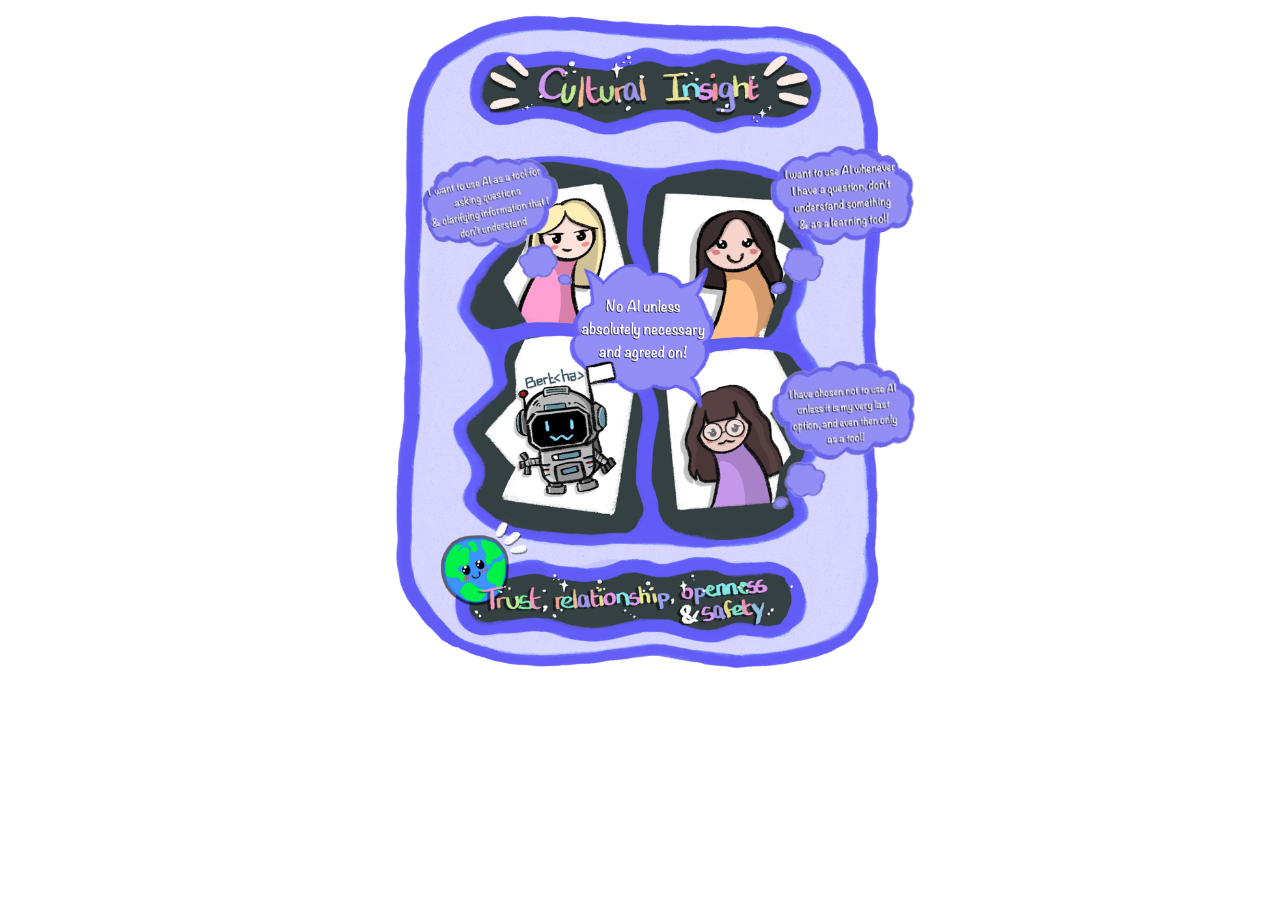
==== 2/index.html @ fb727473 "img corrections and adding two artifacts" ====
<!DOCTYPE html>
<html lang="en">
<head>
    <meta charset="UTF-8">
    <meta name="viewport" content="width=device-width, initial-scale=1.0">
    <title>Team Kebab the 2nd artefact</title>
    <link rel="stylesheet" href="style.css">
</head>
<body>
    <div class="main-part">
        <img src="img/main.png" alt="" class="main-image">

        <img src="img/russia.png" alt="" class="bubble russia" >
        <img src="img/iran.png" alt="" class="bubble iran">
        <img src="img/netherlands.png" alt="" class="bubble netherlands">
    </div>

</body>
</html>
---- 2/style.css ----
.main-part{
    display: flex;
    justify-content: center;
    align-items: center;

}
.main-part img{
    width: 100%;
    max-width: 500px;
    height: auto;

}
.bubble{
    position: absolute;
    
    transition: 0.5s;
}
.russia{
    left: 33%;
    top: 16%;
}
.iran{
    left: 60%;
    top: 16%;
}
.netherlands{
    left: 60%;
    top: 40%;
}
.main-part .bubble{
    width: 100%;
    max-width: 150px;
    height: auto;

}
.bubble:hover{
    transform: scale(1.5);
}
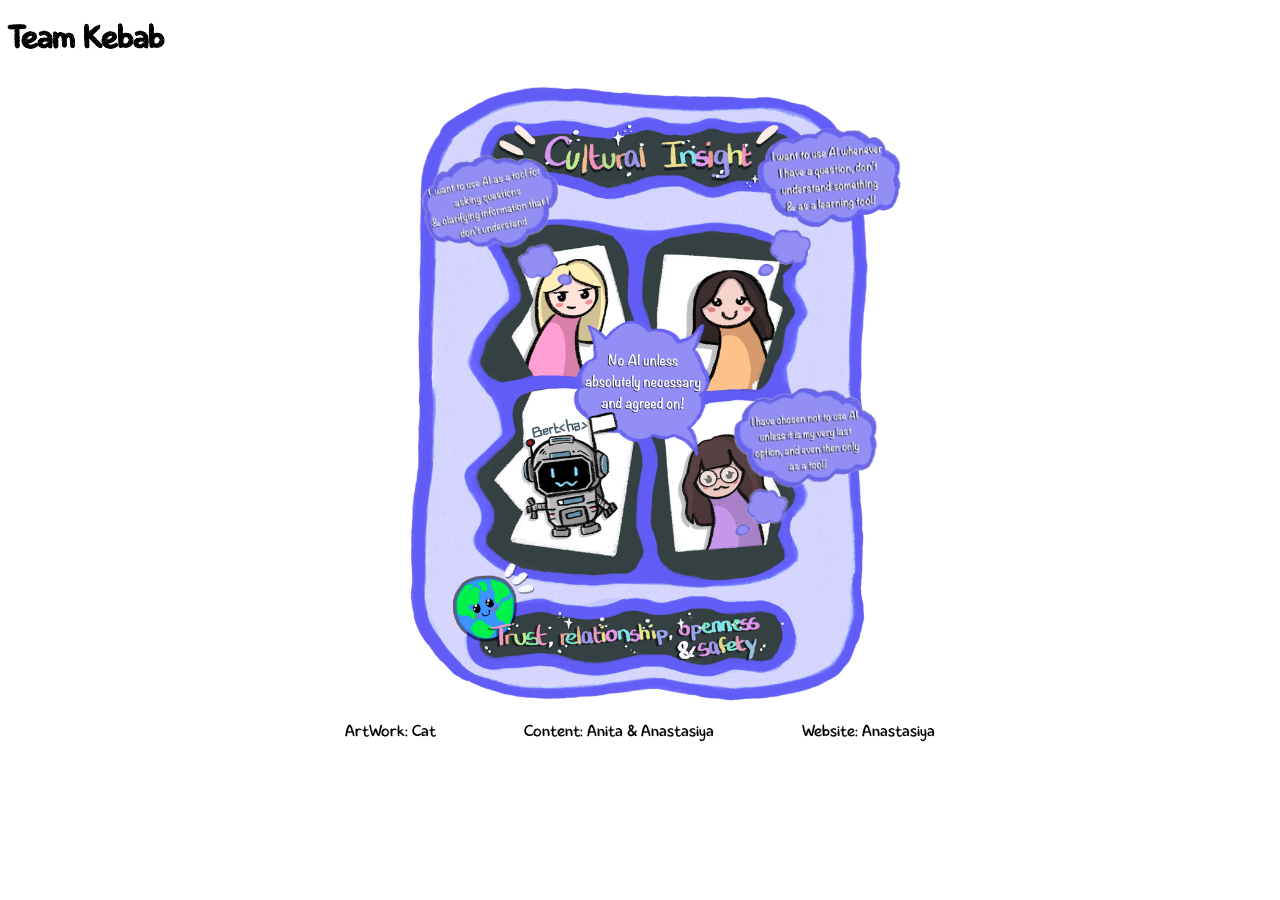
==== commit d7a2c31b: "adding footer and fonts in 2 artifacts" ====
--- a/2/index.html
+++ b/2/index.html
@@ -7,6 +7,7 @@
     <link rel="stylesheet" href="style.css">
 </head>
 <body>
+    <h1>Team Kebab</h1>
     <div class="main-part">
         <img src="img/main.png" alt="" class="main-image">
 
@@ -15,5 +16,11 @@
         <img src="img/netherlands.png" alt="" class="bubble netherlands">
     </div>
 
+    <footer>
+        <p>ArtWork: Cat</p>
+        <p>Content: Anita & Anastasiya</p>
+        <p>Website: Anastasiya</p>
+    </footer>
+
 </body>
 </html>
--- a/2/style.css
+++ b/2/style.css
@@ -6,9 +6,16 @@
 }
 .main-part img{
     width: 100%;
-    max-width: 500px;
+    max-width: 470px;
     height: auto;
 
+}
+@font-face {
+    font-family: 'myFont';
+    src: url('fonts/font.ttf');
+}
+p, h1{
+    font-family: 'myFont', sans-serif;
 }
 .bubble{
     position: absolute;
@@ -20,12 +27,12 @@
     top: 16%;
 }
 .iran{
-    left: 60%;
-    top: 16%;
+    left: 59%;
+    top: 14%;
 }
 .netherlands{
-    left: 60%;
-    top: 40%;
+    left: 57%;
+    top: 43%;
 }
 .main-part .bubble{
     width: 100%;
@@ -37,3 +44,8 @@
     transform: scale(1.5);
 }
 
+footer{
+    display: flex;
+    justify-content: center;
+    gap: 7%;
+}
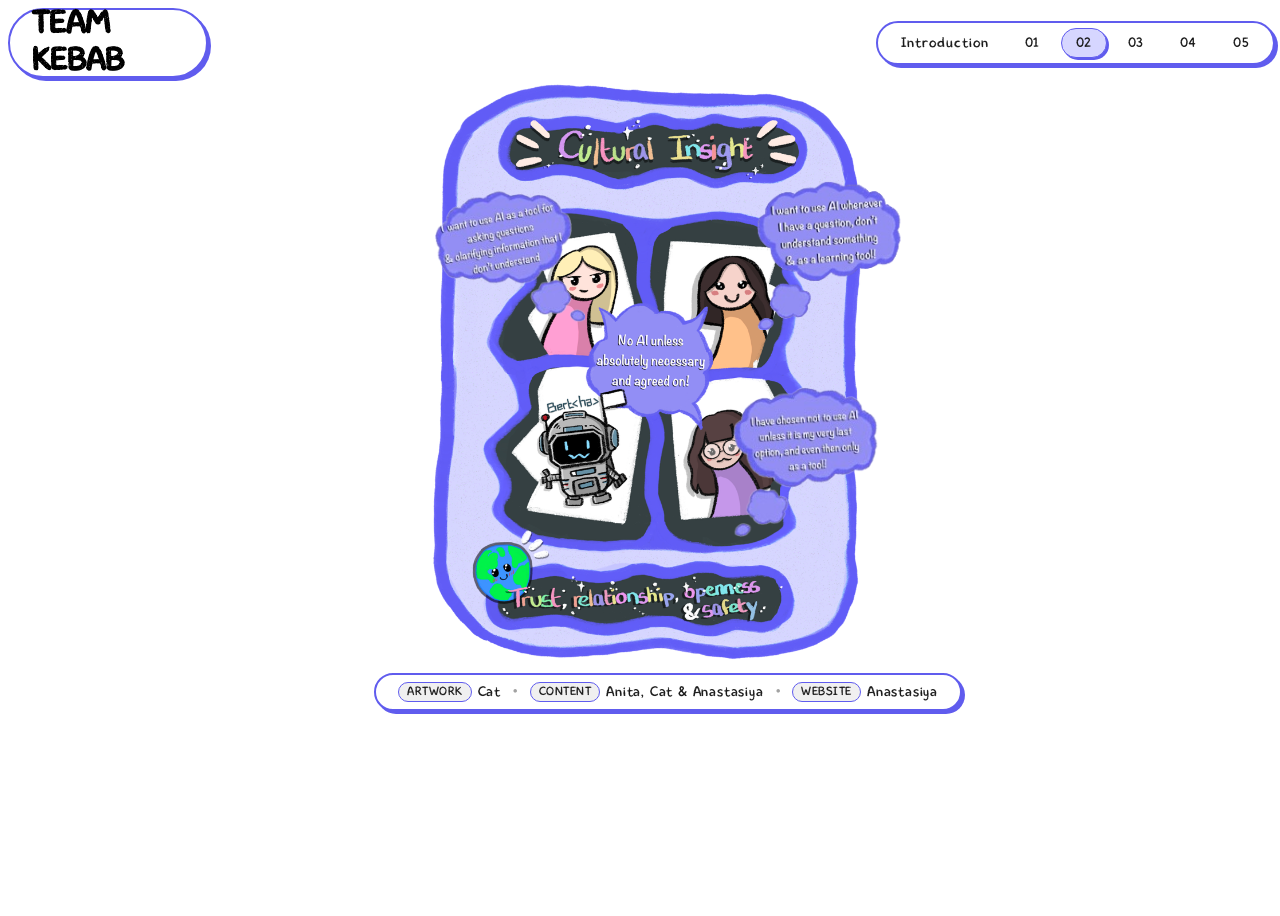
==== commit b848a93b: "added introduction header and improve footer" ====
--- a/2/index.html
+++ b/2/index.html
@@ -7,7 +7,20 @@
     <link rel="stylesheet" href="style.css">
 </head>
 <body>
-    <h1>Team Kebab</h1>
+    <header class="site-header">
+        <div class="title-badge">
+            <h1 class="group-title">TEAM KEBAB</h1>
+        </div>
+
+        <nav class="artifacts-dock" aria-label="Artifacts Navigation">
+            <a href="../Introduction/index.html" class="dock-link">Introduction</a>
+            <a href="index.html" class="dock-link">01</a>
+            <a href="https://nastts.github.io/SynergyArtefacts/2/index.html" class="dock-link active">02</a>
+            <a href="../Artifact 3/index.html" class="dock-link">03</a>
+            <a href="https://nastts.github.io/SynergyArtefacts/4/index.html" class="dock-link">04</a>
+            <a href="../Artifact 5/index.html" class="dock-link">05</a>
+        </nav>
+    </header>
     <div class="main-part">
         <img src="img/main.png" alt="" class="main-image">
 
@@ -16,10 +29,27 @@
         <img src="img/netherlands.png" alt="" class="bubble netherlands">
     </div>
 
-    <footer>
-        <p>ArtWork: Cat</p>
-        <p>Content: Anita & Anastasiya</p>
-        <p>Website: Anastasiya</p>
+    <footer class="site-footer">
+        <div class="footer-dock">
+            <div class="footer-item">
+                <span class="footer-tag">Artwork</span>
+                <span class="footer-author">Cat</span>
+            </div>
+
+            <span class="footer-dot">•</span>
+
+            <div class="footer-item">
+                <span class="footer-tag">Content</span>
+                <span class="footer-author">Anita, Cat & Anastasiya</span>
+            </div>
+
+            <span class="footer-dot">•</span>
+
+            <div class="footer-item">
+                <span class="footer-tag">Website</span>
+                <span class="footer-author">Anastasiya</span>
+            </div>
+        </div>
     </footer>
 
 </body>
--- a/2/style.css
+++ b/2/style.css
@@ -1,3 +1,10 @@
+*{
+    font-family: 'myFont', sans-serif;
+}
+body{
+    height: 100vh;
+    width: 100%;
+}
 .main-part{
     display: flex;
     justify-content: center;
@@ -6,7 +13,7 @@
 }
 .main-part img{
     width: 100%;
-    max-width: 470px;
+    max-width: 440px;
     height: auto;
 
 }
@@ -14,21 +21,18 @@
     font-family: 'myFont';
     src: url('fonts/font.ttf');
 }
-p, h1{
-    font-family: 'myFont', sans-serif;
-}
 .bubble{
     position: absolute;
     
     transition: 0.5s;
 }
 .russia{
-    left: 33%;
-    top: 16%;
+    left: 34%;
+    top: 20%;
 }
 .iran{
     left: 59%;
-    top: 14%;
+    top: 20%;
 }
 .netherlands{
     left: 57%;
@@ -48,4 +52,139 @@
     display: flex;
     justify-content: center;
     gap: 7%;
+}
+
+/* add header and footer for introduction website */
+
+.site-header {
+    width: 99%;
+    /*padding: 16px 40px 8px 40px;*/
+    display: flex;
+    justify-content: space-between;
+    align-items: center;
+    z-index: 20;
+}
+
+.title-badge {
+    display: inline-flex;
+    align-items: center;
+    gap: 10px;
+    padding: 8px 22px;
+    background: #ffffff;
+    border: 2px solid rgb(96, 92, 238);
+    border-radius: 40px;
+    box-shadow: 3px 3px 0px rgb(96, 92, 238);
+    transition: transform 0.2s ease, box-shadow 0.2s ease;
+    height: 50px;
+    width: 12%;
+}
+
+.title-badge:hover {
+    transform: translate(-1px, -1px);
+    box-shadow: 4px 4px 0px rgb(96, 92, 238);
+}
+.dock-link {
+    /*font-family: 'Munchee', sans-serif;*/
+    font-size: 0.9rem;
+    letter-spacing: 1px;
+    text-decoration: none;
+    color: #1a1a1a;
+    padding: 6px 14px;
+    border-radius: 20px;
+    background: transparent;
+    border: 1.5px solid transparent;
+    transition: all 0.2s cubic-bezier(0.2, 0.8, 0.2, 1);
+    display: inline-flex;
+    align-items: center;
+    justify-content: center;
+    white-space: nowrap;
+}
+
+.dock-link:hover {
+    background-color: rgb(96, 92, 238);
+    color: #ffffff;
+    transform: translateY(-2px);
+}
+
+.dock-link:active {
+    transform: translateY(0);
+}
+
+.dock-link.active {
+    background-color: rgb(214, 214, 255);
+    border-color: rgb(96, 92, 238);
+    color: #1a1a1a;
+    box-shadow: 2px 2px 0px rgb(96, 92, 238);
+}
+
+.artifacts-dock {
+    display: flex;
+    align-items: center;
+    gap: 6px;
+    padding: 5px 8px;
+    background: #ffffff;
+    border: 2px solid rgb(96, 92, 238);
+    border-radius: 40px;
+    box-shadow: 3px 3px 0px rgb(96, 92, 238);
+    user-select: none;
+}
+
+.site-footer {
+    width: 100%;
+    padding: 8px 20px 16px;
+    display: flex;
+    justify-content: center;
+    align-items: center;
+    z-index: 20;
+}
+
+.footer-dock {
+    display: inline-flex;
+    align-items: center;
+    flex-wrap: wrap;
+    justify-content: center;
+    gap: 12px;
+    padding: 7px 22px;
+    background: #ffffff;
+    border: 2px solid rgb(96, 92, 238);
+    border-radius: 40px;
+    box-shadow: 3px 3px 0px rgb(96, 92, 238);
+    /*font-family: 'Munchee', sans-serif;*/
+    font-size: 0.88rem;
+    letter-spacing: 0.8px;
+    color: #1a1a1a;
+    user-select: none;
+    transition: transform 0.2s ease, box-shadow 0.2s ease;
+}
+
+.footer-dock:hover {
+    transform: translate(-1px, -1px);
+    box-shadow: 4px 4px 0px rgb(96, 92, 238);
+}
+
+.footer-item {
+    display: inline-flex;
+    align-items: center;
+    gap: 6px;
+}
+
+.footer-tag {
+    background: #f0f0f0;
+    border: 1.5px solid rgb(96, 92, 238);
+    padding: 2px 8px;
+    border-radius: 12px;
+    font-size: 0.75rem;
+    color: #1a1a1a;
+    text-transform: uppercase;
+    letter-spacing: 0.5px;
+}
+
+.footer-author {
+    color: #1a1a1a;
+}
+
+.footer-dot {
+    color: #1a1a1a;
+    font-weight: bold;
+    opacity: 0.4;
 }
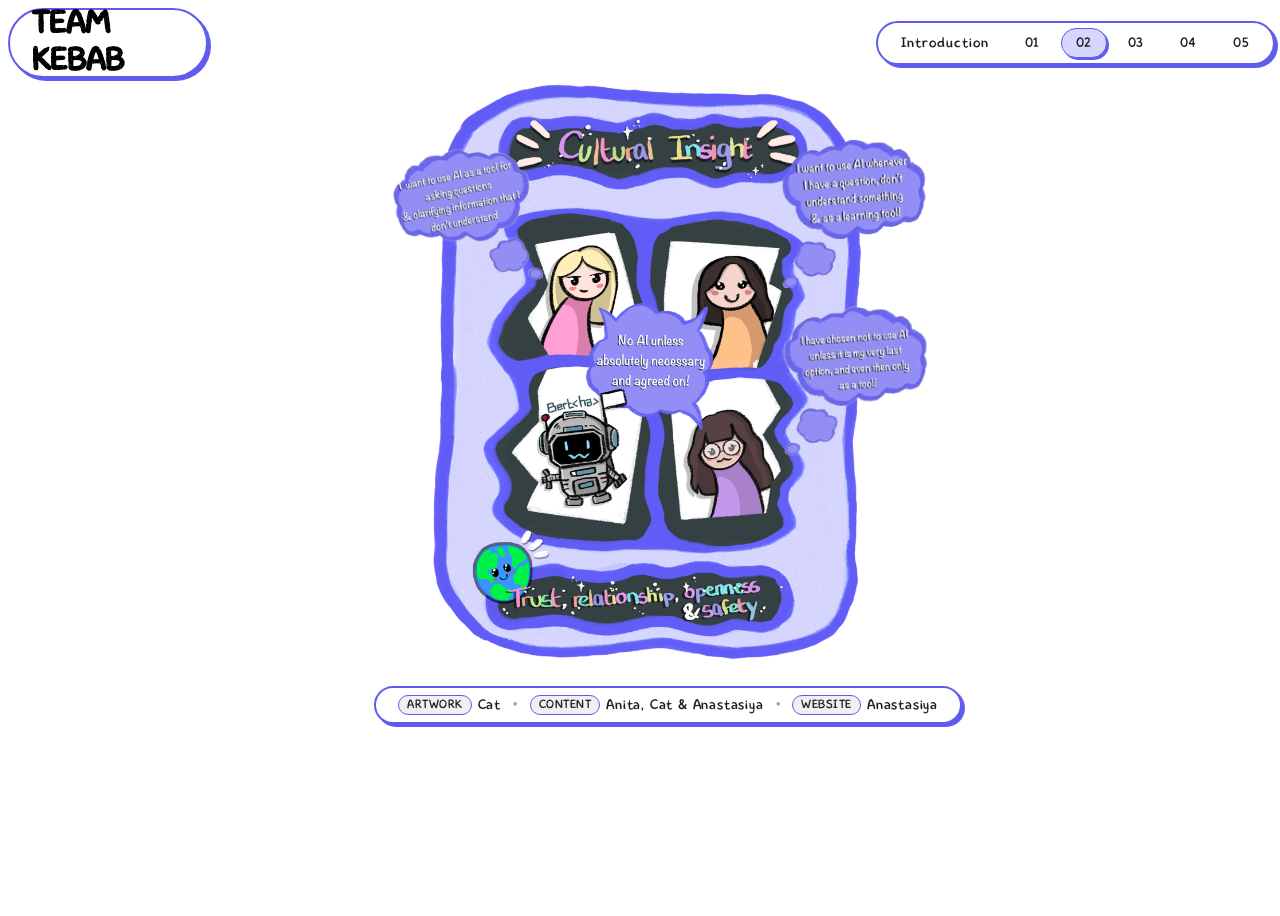
==== commit f39b6b84: "improved the position of bubbles in cases of different sizes of the website" ====
--- a/2/index.html
+++ b/2/index.html
@@ -13,20 +13,22 @@
         </div>
 
         <nav class="artifacts-dock" aria-label="Artifacts Navigation">
-            <a href="../Introduction/index.html" class="dock-link">Introduction</a>
-            <a href="index.html" class="dock-link">01</a>
+            <a href="https://anitamsv.github.io/Int-Synergy/Introduction/" class="dock-link">Introduction</a>
+            <a href="https://anitamsv.github.io/Int-Synergy/Artifact%201/" class="dock-link">01</a>
             <a href="https://nastts.github.io/SynergyArtefacts/2/index.html" class="dock-link active">02</a>
-            <a href="../Artifact 3/index.html" class="dock-link">03</a>
+            <a href="https://anitamsv.github.io/Int-Synergy/Artifact%203/" class="dock-link">03</a>
             <a href="https://nastts.github.io/SynergyArtefacts/4/index.html" class="dock-link">04</a>
-            <a href="../Artifact 5/index.html" class="dock-link">05</a>
+            <a href="https://anitamsv.github.io/Int-Synergy/Artifact%205/" class="dock-link">05</a>
         </nav>
     </header>
     <div class="main-part">
-        <img src="img/main.png" alt="" class="main-image">
+        <div class="div-images">
+            <img src="img/main.png" alt="" class="main-image">
 
-        <img src="img/russia.png" alt="" class="bubble russia" >
-        <img src="img/iran.png" alt="" class="bubble iran">
-        <img src="img/netherlands.png" alt="" class="bubble netherlands">
+            <img src="img/russia.png" alt="" class="bubble russia" >
+            <img src="img/iran.png" alt="" class="bubble iran">
+            <img src="img/netherlands.png" alt="" class="bubble netherlands">
+        </div>
     </div>
 
     <footer class="site-footer">
--- a/2/style.css
+++ b/2/style.css
@@ -1,5 +1,9 @@
 *{
     font-family: 'myFont', sans-serif;
+}
+@font-face {
+    font-family: 'myFont';
+    src: url('fonts/font.ttf');
 }
 body{
     height: 100vh;
@@ -11,47 +15,40 @@
     align-items: center;
 
 }
-.main-part img{
+.div-images{
+    position: relative;
+    width: 440px;
+    height: 600px;
+}
+.main-image{
+    display: block;
     width: 100%;
-    max-width: 440px;
     height: auto;
 
 }
-@font-face {
-    font-family: 'myFont';
-    src: url('fonts/font.ttf');
-}
 .bubble{
     position: absolute;
-    
     transition: 0.5s;
 }
 .russia{
-    left: 34%;
-    top: 20%;
+    left: -8%;
+    top: 10%;
 }
 .iran{
-    left: 59%;
-    top: 20%;
+    left: 80%;
+    top: 10%;
 }
 .netherlands{
-    left: 57%;
-    top: 43%;
+    left: 80%;
+    top: 38%;
 }
-.main-part .bubble{
-    width: 100%;
-    max-width: 150px;
+.bubble{
+    width: 150px;
     height: auto;
 
 }
 .bubble:hover{
     transform: scale(1.5);
-}
-
-footer{
-    display: flex;
-    justify-content: center;
-    gap: 7%;
 }
 
 /* add header and footer for introduction website */
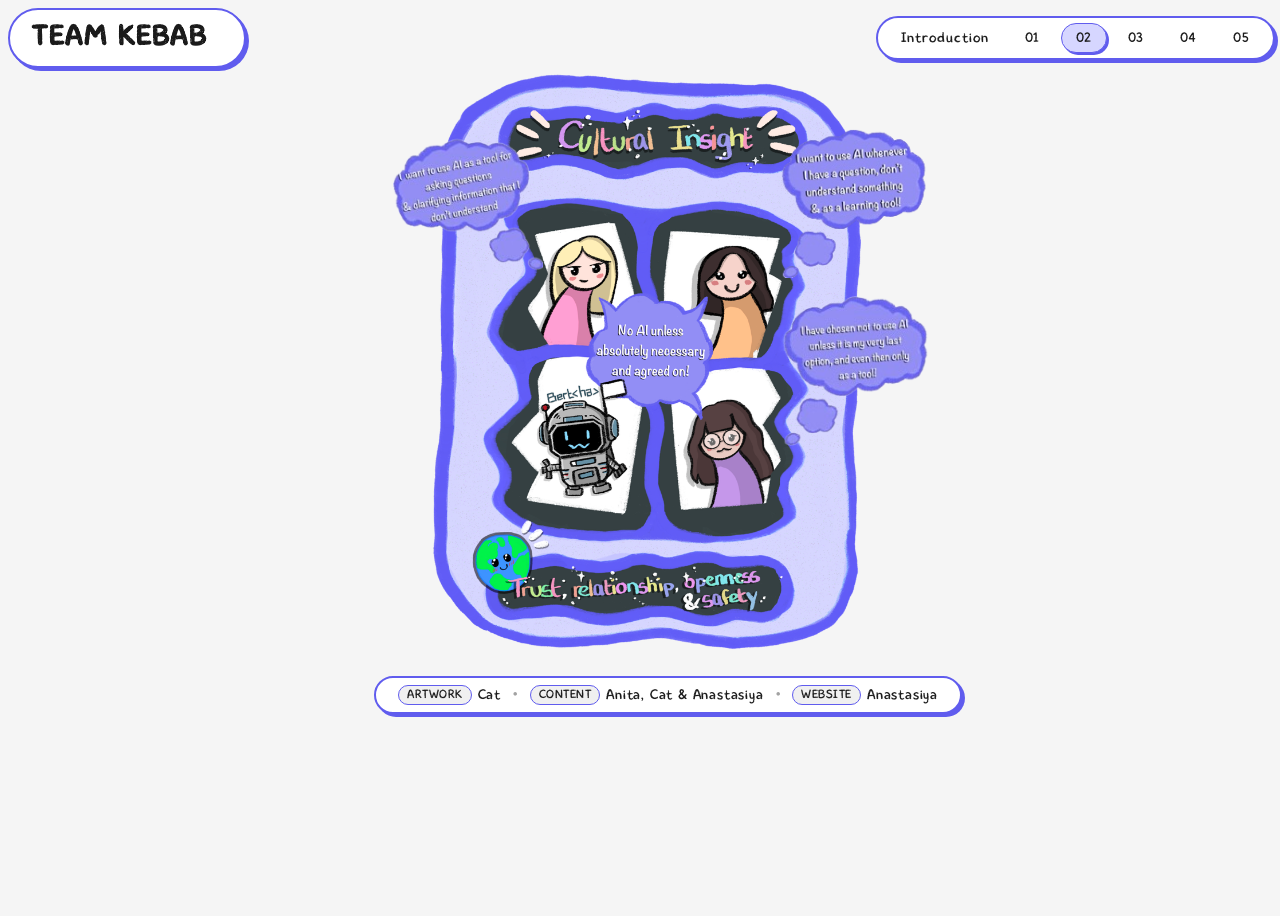
==== commit d262a362: "fixed the name and the title of the website" ====
--- a/2/index.html
+++ b/2/index.html
@@ -3,7 +3,7 @@
 <head>
     <meta charset="UTF-8">
     <meta name="viewport" content="width=device-width, initial-scale=1.0">
-    <title>Team Kebab the 2nd artefact</title>
+    <title>Team Kebab</title>
     <link rel="stylesheet" href="style.css">
 </head>
 <body>
--- a/2/style.css
+++ b/2/style.css
@@ -8,6 +8,7 @@
 body{
     height: 100vh;
     width: 100%;
+    background-color: #f5f5f5;
 }
 .main-part{
     display: flex;
@@ -61,7 +62,15 @@
     align-items: center;
     z-index: 20;
 }
-
+.group-title {
+    font-family: 'MyFont', sans-serif;
+    font-size: clamp(1.2rem, 2.2vw, 1.8rem);
+    color: #1a1a1a;
+    letter-spacing: 2px;
+    text-transform: uppercase;
+    line-height: 1;
+    text-align: center;
+}
 .title-badge {
     display: inline-flex;
     align-items: center;
@@ -72,8 +81,8 @@
     border-radius: 40px;
     box-shadow: 3px 3px 0px rgb(96, 92, 238);
     transition: transform 0.2s ease, box-shadow 0.2s ease;
-    height: 50px;
-    width: 12%;
+    height: 40px;
+    width: 15%;
 }
 
 .title-badge:hover {
